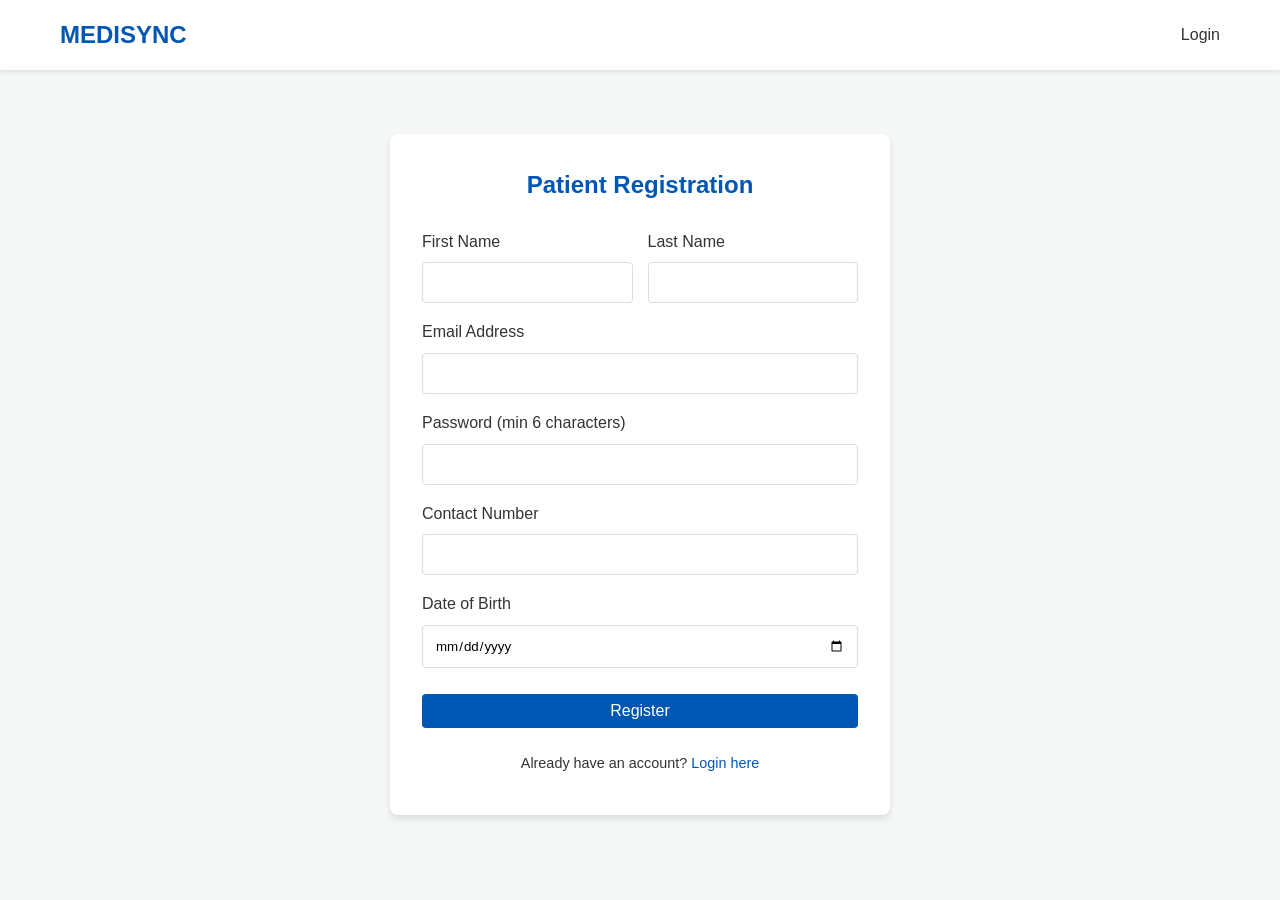
==== frontend/register.html @ 10237a17 "feat(frontend): implement foundation and authentication UI" ====
<!DOCTYPE html>
<html lang="en">
<head>
    <meta charset="UTF-8">
    <meta name="viewport" content="width=device-width, initial-scale=1.0">
    <title>MEDISYNC - Register</title>
    <link rel="stylesheet" href="css/global.css">
    <link rel="stylesheet" href="css/auth.css">
</head>
<body>
    <nav class="navbar">
        <div class="container">
            <a href="index.html" class="nav-brand">MEDISYNC</a>
            <div class="nav-links">
                <a href="login.html">Login</a>
            </div>
        </div>
    </nav>

    <div class="container">
        <div class="auth-container" style="max-width: 500px;">
            <h2>Patient Registration</h2>
            <div id="register-alert" class="alert"></div>
            
            <form id="register-form">
                <div style="display: flex; gap: 15px;">
                    <div class="form-group" style="flex: 1;">
                        <label for="firstName">First Name</label>
                        <input type="text" id="firstName" name="firstName" required>
                    </div>
                    <div class="form-group" style="flex: 1;">
                        <label for="lastName">Last Name</label>
                        <input type="text" id="lastName" name="lastName" required>
                    </div>
                </div>
                
                <div class="form-group">
                    <label for="email">Email Address</label>
                    <input type="email" id="email" name="email" required>
                </div>
                
                <div class="form-group">
                    <label for="password">Password (min 6 characters)</label>
                    <input type="password" id="password" name="password" required minlength="6">
                </div>
                
                <div class="form-group">
                    <label for="contactNumber">Contact Number</label>
                    <input type="text" id="contactNumber" name="contactNumber">
                </div>
                
                <div class="form-group">
                    <label for="dateOfBirth">Date of Birth</label>
                    <input type="date" id="dateOfBirth" name="dateOfBirth" required>
                </div>
                
                <button type="submit" class="btn btn-primary" style="width: 100%; margin-top: 10px;">Register</button>
            </form>
            
            <div class="auth-links">
                <p>Already have an account? <a href="login.html">Login here</a></p>
            </div>
        </div>
    </div>

    <script src="js/api.js"></script>
    <script src="js/auth.js"></script>
</body>
</html>
---- frontend/css/global.css ----
:root {
    --primary-color: #0056b3;
    --primary-hover: #004494;
    --secondary-color: #e9ecef;
    --text-dark: #333333;
    --text-light: #666666;
    --bg-light: #f4f7f6;
    --white: #ffffff;
    --success: #28a745;
    --danger: #dc3545;
    --border-color: #dddddd;
    --font-family: 'Segoe UI', Tahoma, Geneva, Verdana, sans-serif;
}

* {
    margin: 0;
    padding: 0;
    box-sizing: border-box;
}

body {
    font-family: var(--font-family);
    background-color: var(--bg-light);
    color: var(--text-dark);
    line-height: 1.6;
}

a {
    text-decoration: none;
    color: var(--primary-color);
}

a:hover {
    text-decoration: underline;
}

.container {
    max-width: 1200px;
    margin: 0 auto;
    padding: 0 20px;
}

/* Navbar styles */
.navbar {
    background-color: var(--white);
    box-shadow: 0 2px 4px rgba(0,0,0,0.1);
    padding: 1rem 0;
}

.navbar .container {
    display: flex;
    justify-content: space-between;
    align-items: center;
}

.nav-brand {
    font-size: 1.5rem;
    font-weight: bold;
    color: var(--primary-color);
}

.nav-links a {
    margin-left: 1.5rem;
    color: var(--text-dark);
    font-weight: 500;
}

.nav-links a:hover {
    color: var(--primary-color);
    text-decoration: none;
}

/* Button styles */
.btn {
    display: inline-block;
    padding: 0.5rem 1rem;
    border: none;
    border-radius: 4px;
    cursor: pointer;
    font-size: 1rem;
    text-align: center;
    transition: background-color 0.3s;
}

.btn-primary {
    background-color: var(--primary-color);
    color: var(--white);
}

.btn-primary:hover {
    background-color: var(--primary-hover);
    color: var(--white);
    text-decoration: none;
}

/* Form Styles */
.form-group {
    margin-bottom: 1rem;
}

.form-group label {
    display: block;
    margin-bottom: 0.5rem;
    font-weight: 500;
}

.form-group input, .form-group select, .form-group textarea {
    width: 100%;
    padding: 0.75rem;
    border: 1px solid var(--border-color);
    border-radius: 4px;
    font-family: var(--font-family);
}

.alert {
    padding: 10px;
    border-radius: 4px;
    margin-bottom: 15px;
    display: none;
}
.alert.error {
    background-color: #f8d7da;
    color: #721c24;
    border: 1px solid #f5c6cb;
    display: block;
}
.alert.success {
    background-color: #d4edda;
    color: #155724;
    border: 1px solid #c3e6cb;
    display: block;
}
---- frontend/css/auth.css ----
.auth-container {
    max-width: 400px;
    margin: 4rem auto;
    background: var(--white);
    padding: 2rem;
    border-radius: 8px;
    box-shadow: 0 4px 6px rgba(0,0,0,0.1);
}

.auth-container h2 {
    text-align: center;
    color: var(--primary-color);
    margin-bottom: 1.5rem;
}

.auth-links {
    margin-top: 1.5rem;
    text-align: center;
    font-size: 0.9rem;
}

.auth-links p {
    margin-bottom: 0.5rem;
}
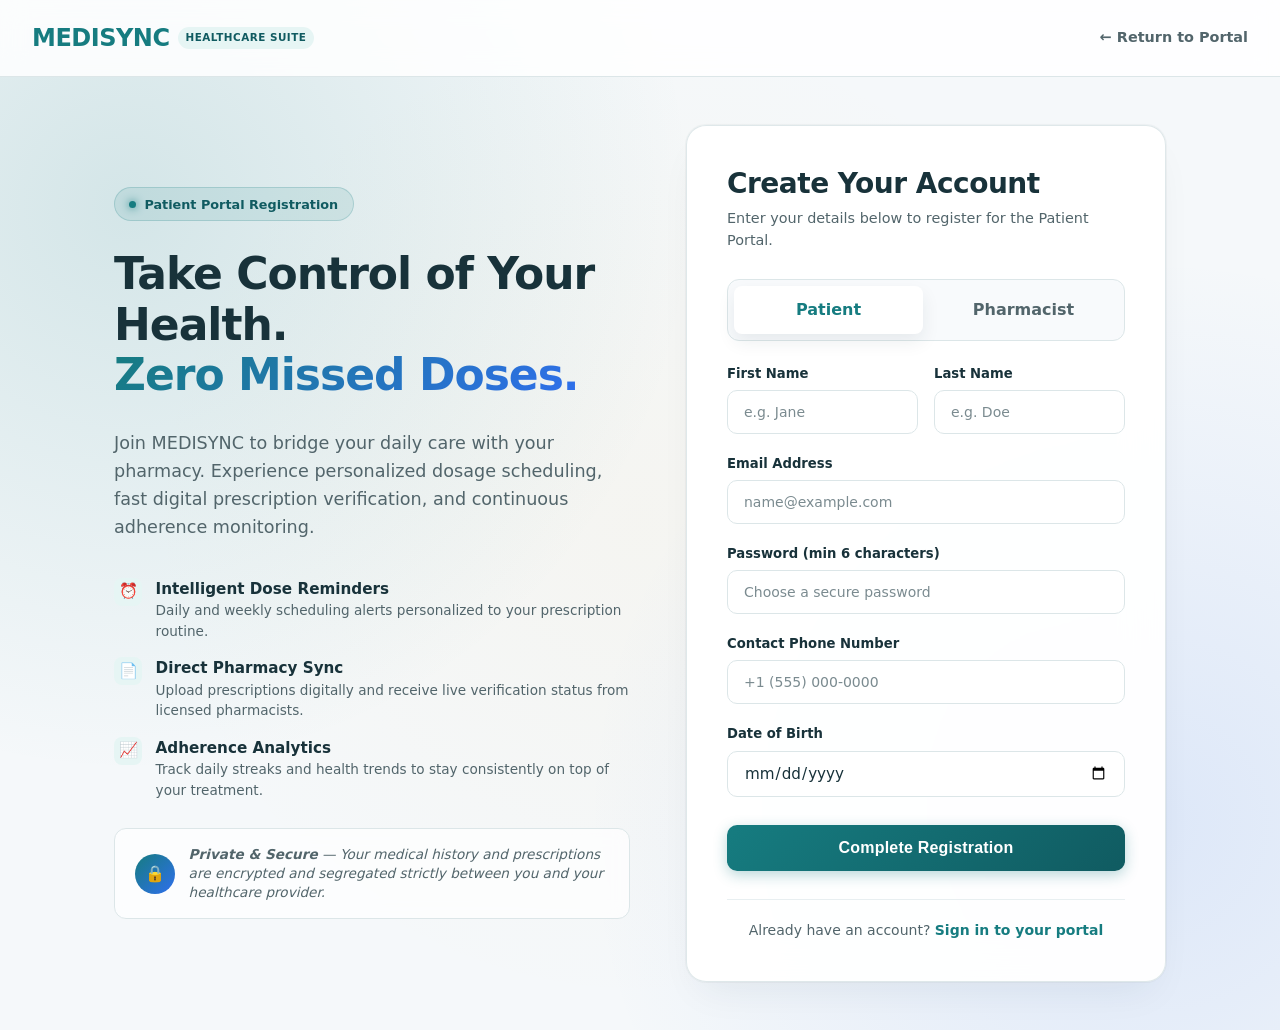
==== commit ab2d4d57: "Enhance pharmacy portals and pharmacist isolation" ====
--- a/frontend/register.html
+++ b/frontend/register.html
@@ -3,67 +3,144 @@
 <head>
     <meta charset="UTF-8">
     <meta name="viewport" content="width=device-width, initial-scale=1.0">
-    <title>MEDISYNC - Register</title>
-    <link rel="stylesheet" href="css/global.css">
-    <link rel="stylesheet" href="css/auth.css">
+    <title>MEDISYNC - Registration | Healthcare & Pharmacy Access</title>
+    <link rel="stylesheet" href="css/global.css?v=modal-scroll-20260927">
+    <link rel="stylesheet" href="css/auth.css?v=pharmacist-signup-20260927">
 </head>
-<body>
-    <nav class="navbar">
-        <div class="container">
-            <a href="index.html" class="nav-brand">MEDISYNC</a>
-            <div class="nav-links">
-                <a href="login.html">Login</a>
+<body class="auth-page">
+
+    <!-- Top Navigation Bar -->
+    <nav class="auth-nav">
+        <a href="index.html" class="brand">
+            <span>MEDISYNC</span>
+            <span class="brand-badge">Healthcare Suite</span>
+        </a>
+        <a href="index.html" class="back-link">
+            <span>← Return to Portal</span>
+        </a>
+    </nav>
+
+    <!-- Main Content Container -->
+    <div class="auth-wrapper">
+
+        <!-- Left Brand & Value Proposition Column -->
+        <div class="auth-hero-col">
+            <div class="hero-pill">
+                <span class="dot"></span>
+                <span id="registerHeroPillText">Patient Portal Registration</span>
+            </div>
+
+            <h1 id="registerHeroTitle">
+                Take Control of Your Health. <br>
+                <span class="gradient-text">Zero Missed Doses.</span>
+            </h1>
+
+            <p class="hero-desc" id="registerHeroDesc">
+                Join MEDISYNC to bridge your daily care with your pharmacy. Experience personalized dosage scheduling, fast digital prescription verification, and continuous adherence monitoring.
+            </p>
+
+            <ul class="auth-perks">
+                <li>
+                    <span class="perk-icon">⏰</span>
+                    <div>
+                        <strong>Intelligent Dose Reminders</strong>
+                        <div style="font-size: 0.85rem; color: var(--text-secondary);">Daily and weekly scheduling alerts personalized to your prescription routine.</div>
+                    </div>
+                </li>
+                <li>
+                    <span class="perk-icon">📄</span>
+                    <div>
+                        <strong>Direct Pharmacy Sync</strong>
+                        <div style="font-size: 0.85rem; color: var(--text-secondary);">Upload prescriptions digitally and receive live verification status from licensed pharmacists.</div>
+                    </div>
+                </li>
+                <li>
+                    <span class="perk-icon">📈</span>
+                    <div>
+                        <strong>Adherence Analytics</strong>
+                        <div style="font-size: 0.85rem; color: var(--text-secondary);">Track daily streaks and health trends to stay consistently on top of your treatment.</div>
+                    </div>
+                </li>
+            </ul>
+
+            <div class="trust-card">
+                <div class="trust-avatar">🔒</div>
+                <div class="trust-quote">
+                    <strong>Private & Secure</strong> — Your medical history and prescriptions are encrypted and segregated strictly between you and your healthcare provider.
+                </div>
             </div>
         </div>
-    </nav>
 
-    <div class="container">
-        <div class="auth-container" style="max-width: 500px;">
-            <h2>Patient Registration</h2>
+        <!-- Right Registration Form Card -->
+        <div class="auth-form-card">
+            <div class="form-header">
+                <h2 id="registerFormTitle">Create Your Account</h2>
+                <p id="registerFormSubtitle">Enter your details below to register for the Patient Portal.</p>
+            </div>
+
+            <!-- Feedback Alert Box -->
             <div id="register-alert" class="alert"></div>
             
             <form id="register-form">
-                <div style="display: flex; gap: 15px;">
+                <input type="hidden" id="accountRole" value="PATIENT">
+
+                <div class="auth-role-switcher" aria-label="Choose account type">
+                    <button type="button" class="auth-role-option active" id="registerPatientOption" onclick="setRegisterRole('PATIENT')">
+                        Patient
+                    </button>
+                    <button type="button" class="auth-role-option" id="registerPharmacistOption" onclick="setRegisterRole('PHARMACIST')">
+                        Pharmacist
+                    </button>
+                </div>
+
+                <div class="form-row">
                     <div class="form-group" style="flex: 1;">
                         <label for="firstName">First Name</label>
-                        <input type="text" id="firstName" name="firstName" required>
+                        <input type="text" id="firstName" name="firstName" required placeholder="e.g. Jane">
                     </div>
                     <div class="form-group" style="flex: 1;">
                         <label for="lastName">Last Name</label>
-                        <input type="text" id="lastName" name="lastName" required>
+                        <input type="text" id="lastName" name="lastName" required placeholder="e.g. Doe">
                     </div>
                 </div>
                 
                 <div class="form-group">
                     <label for="email">Email Address</label>
-                    <input type="email" id="email" name="email" required>
+                    <input type="email" id="email" name="email" required placeholder="name@example.com">
                 </div>
                 
                 <div class="form-group">
                     <label for="password">Password (min 6 characters)</label>
-                    <input type="password" id="password" name="password" required minlength="6">
+                    <input type="password" id="password" name="password" required minlength="6" placeholder="Choose a secure password">
                 </div>
                 
                 <div class="form-group">
-                    <label for="contactNumber">Contact Number</label>
-                    <input type="text" id="contactNumber" name="contactNumber">
+                    <label for="contactNumber">Contact Phone Number</label>
+                    <input type="tel" id="contactNumber" name="contactNumber" placeholder="+1 (555) 000-0000">
                 </div>
                 
-                <div class="form-group">
+                <div class="form-group patient-only-field" id="dateOfBirthGroup">
                     <label for="dateOfBirth">Date of Birth</label>
                     <input type="date" id="dateOfBirth" name="dateOfBirth" required>
                 </div>
+
+                <div class="form-group pharmacist-only-field" id="licenseNumberGroup" style="display:none;">
+                    <label for="licenseNumber">Pharmacist License Number</label>
+                    <input type="text" id="licenseNumber" name="licenseNumber" placeholder="e.g. PH-KL-2026-0142">
+                    <div class="field-help">Required for pharmacist accounts. This must be unique and will be verified before account creation.</div>
+                </div>
                 
-                <button type="submit" class="btn btn-primary" style="width: 100%; margin-top: 10px;">Register</button>
+                <button type="submit" class="btn-submit" id="registerSubmitBtn">Complete Registration</button>
             </form>
             
-            <div class="auth-links">
-                <p>Already have an account? <a href="login.html">Login here</a></p>
+            <div class="auth-card-footer">
+                <p>Already have an account? <a href="index.html#portal">Sign in to your portal</a></p>
             </div>
         </div>
+
     </div>
 
-    <script src="js/api.js"></script>
-    <script src="js/auth.js"></script>
+    <script src="js/api.js?v=4"></script>
+    <script src="js/auth.js?v=pharmacist-signup-20260927"></script>
 </body>
 </html>
--- a/frontend/css/global.css
+++ b/frontend/css/global.css
@@ -1,15 +1,43 @@
 :root {
-    --primary-color: #0056b3;
-    --primary-hover: #004494;
-    --secondary-color: #e9ecef;
-    --text-dark: #333333;
-    --text-light: #666666;
-    --bg-light: #f4f7f6;
-    --white: #ffffff;
-    --success: #28a745;
-    --danger: #dc3545;
-    --border-color: #dddddd;
-    --font-family: 'Segoe UI', Tahoma, Geneva, Verdana, sans-serif;
+    /* Brand Colors */
+    --primary-color: #167C80;
+    --primary-dark: #105B61;
+    --primary-soft: #E6F5F4;
+    --secondary-color: #2F6FED;
+    --secondary-soft: #EAF0FF;
+    --accent: #F2B84B;
+
+    /* Application Backgrounds */
+    --bg-page: #F5F8FA;
+    --bg-card: #FFFFFF;
+    --bg-secondary: #F8FAFC;
+    --bg-sidebar: #123B43;
+    --bg-input: #FFFFFF;
+
+    /* Text Colors */
+    --text-primary: #18323A;
+    --text-secondary: #52656B;
+    --text-muted: #7B8B90;
+    --text-inverse: #FFFFFF;
+    --text-disabled: #A7B3B7;
+
+    /* Borders and Dividers */
+    --border-default: #DCE6E8;
+    --border-strong: #C6D4D8;
+    --border-divider: #E8EFF1;
+    --outline-focus: #2F6FED;
+
+    /* Semantic Colors */
+    --success: #168A5A;
+    --success-soft: #E8F7EF;
+    --warning: #B7791F;
+    --warning-soft: #FFF6DF;
+    --danger: #C74646;
+    --danger-soft: #FDECEC;
+    --info: #2868B2;
+    --info-soft: #EAF3FC;
+
+    --font-family: 'Inter', ui-sans-serif, system-ui, -apple-system, BlinkMacSystemFont, 'Segoe UI', sans-serif;
 }
 
 * {
@@ -20,113 +48,1322 @@
 
 body {
     font-family: var(--font-family);
-    background-color: var(--bg-light);
-    color: var(--text-dark);
-    line-height: 1.6;
+    background:
+        radial-gradient(circle at top left, rgba(47, 111, 237, 0.08), transparent 34%),
+        linear-gradient(180deg, #F6FAFB 0%, #EEF5F4 100%);
+    color: var(--text-primary);
+    line-height: 1.5;
+    -webkit-font-smoothing: antialiased;
+}
+
+body.modal-open {
+    overflow: hidden;
 }
 
 a {
+    color: var(--primary-color);
     text-decoration: none;
-    color: var(--primary-color);
-}
-
+}
 a:hover {
     text-decoration: underline;
 }
 
+/* Typography Hierarchy */
+h1, h2, h3, h4 {
+    color: var(--text-primary);
+    font-weight: 700;
+}
+h1 { font-size: 28px; line-height: 1.2; }
+h2 { font-size: 20px; line-height: 1.3; margin-bottom: 24px; }
+h3 { font-size: 16px; margin-bottom: 16px; }
+
+/* Dashboard App Layout */
+.app-container {
+    display: flex;
+    min-height: 100vh;
+    background:
+        radial-gradient(circle at 75% 10%, rgba(242, 184, 75, 0.12), transparent 28%),
+        radial-gradient(circle at 25% 0%, rgba(22, 124, 128, 0.12), transparent 30%),
+        #F4F8F9;
+}
+
+/* Sidebar */
+.sidebar {
+    width: 250px;
+    background:
+        linear-gradient(180deg, rgba(18, 59, 67, 0.98), rgba(8, 28, 34, 0.98)),
+        url('https://images.unsplash.com/photo-1579154204601-01588f351e67?q=80&w=900&auto=format&fit=crop') center / cover no-repeat;
+    box-shadow: 10px 0 34px rgba(24, 50, 58, 0.12);
+    display: flex;
+    flex-direction: column;
+    position: fixed;
+    height: 100vh;
+    z-index: 100;
+    color: var(--text-inverse);
+}
+.sidebar-header {
+    padding: 24px;
+    font-size: 21px;
+    font-weight: 850;
+    color: var(--text-inverse) !important;
+    border-bottom: 1px solid rgba(255,255,255,0.1);
+    letter-spacing: 0;
+}
+
+.sidebar-subtitle {
+    display: block;
+    margin-top: 4px;
+    font-size: 11px;
+    font-weight: 750;
+    color: rgba(94, 234, 212, 0.78);
+    text-transform: uppercase;
+    letter-spacing: 0.08em;
+}
+
+.sidebar-nav {
+    flex: 1;
+    padding: 16px 0;
+}
+.sidebar-link {
+    display: flex;
+    align-items: center;
+    padding: 12px 24px;
+    color: rgba(255,255,255,0.8);
+    text-decoration: none;
+    font-weight: 600;
+    font-size: 14px;
+    transition: all 0.2s ease;
+    border-left: 4px solid transparent;
+    margin: 2px 10px;
+    border-radius: 10px;
+}
+.sidebar-link:hover, .sidebar-link.active {
+    background: rgba(255,255,255,0.12);
+    color: var(--text-inverse);
+    border-left-color: var(--accent);
+    text-decoration: none;
+}
+.sidebar-link .icon {
+    margin-right: 12px;
+    font-size: 18px;
+}
+
+.sidebar-footer {
+    padding: 14px 10px 18px;
+    border-top: 1px solid rgba(255,255,255,0.1);
+}
+
+.portal-exit-link {
+    display: flex;
+    align-items: center;
+    justify-content: center;
+    gap: 9px;
+    width: 100%;
+    min-height: 44px;
+    padding: 10px 12px;
+    border-radius: 12px;
+    background: rgba(255,255,255,0.12);
+    border: 1px solid rgba(255,255,255,0.16);
+    color: var(--text-inverse);
+    font-weight: 750;
+    font-size: 14px;
+    text-decoration: none;
+    transition: all 0.2s ease;
+}
+
+.portal-exit-link:hover {
+    background: rgba(242, 184, 75, 0.2);
+    border-color: rgba(242, 184, 75, 0.4);
+    color: var(--text-inverse);
+    text-decoration: none;
+}
+
+.portal-exit-link .icon {
+    font-size: 18px;
+}
+
+/* Main Content Area */
+.app-main {
+    flex: 1;
+    margin-left: 250px;
+    padding: 28px 32px 40px;
+    display: flex;
+    flex-direction: column;
+}
+.app-header {
+    display: flex;
+    justify-content: space-between;
+    align-items: center;
+    margin-bottom: 24px;
+    background: rgba(255, 255, 255, 0.88);
+    backdrop-filter: blur(18px);
+    padding: 14px 18px 14px 22px;
+    border-radius: 16px;
+    border: 1px solid rgba(220, 230, 232, 0.82);
+    box-shadow: 0 16px 38px rgba(24, 50, 58, 0.08);
+}
+.app-header .user-info {
+    font-weight: 700;
+    color: var(--primary-color);
+}
+
+/* Buttons */
+.btn {
+    display: inline-flex;
+    align-items: center;
+    justify-content: center;
+    padding: 8px 16px;
+    border: none;
+    border-radius: 8px;
+    cursor: pointer;
+    font-size: 14px;
+    font-weight: 600;
+    text-align: center;
+    transition: all 0.2s ease;
+    text-decoration: none;
+}
+.btn-primary {
+    background-color: var(--primary-color);
+    color: var(--text-inverse);
+}
+.btn-primary:hover {
+    background-color: var(--primary-dark);
+}
+.btn-secondary {
+    background: var(--bg-secondary);
+    color: var(--text-primary);
+    border: 1px solid var(--border-default);
+}
+.btn-secondary:hover {
+    background: #EEF5F4;
+}
+
+/* Forms */
+.form-group {
+    margin-bottom: 16px;
+}
+.form-group label {
+    display: block;
+    margin-bottom: 8px;
+    color: var(--text-primary);
+    font-weight: 600;
+    font-size: 13px;
+}
+.form-group input, .form-group select, .form-group textarea {
+    width: 100%;
+    padding: 12px;
+    background: var(--bg-input);
+    border: 1px solid var(--border-default);
+    border-radius: 8px;
+    font-size: 14px;
+    font-family: var(--font-family);
+    transition: all 0.2s ease;
+    color: var(--text-primary);
+}
+.form-group input:focus, .form-group select:focus, .form-group textarea:focus {
+    outline: none;
+    border-color: var(--outline-focus);
+    box-shadow: 0 0 0 3px var(--secondary-soft);
+}
+
+/* Cards */
+.card {
+    background: rgba(255, 255, 255, 0.94);
+    padding: 24px;
+    border-radius: 16px;
+    border: 1px solid var(--border-divider);
+    box-shadow: 0 16px 38px rgba(24, 50, 58, 0.07);
+    transition: transform 0.2s ease, box-shadow 0.2s ease;
+}
+
+.card:hover {
+    box-shadow: 0 20px 46px rgba(24, 50, 58, 0.09);
+}
+
+/* Status Badges */
+.badge {
+    padding: 4px 10px;
+    border-radius: 999px;
+    font-size: 12px;
+    font-weight: 600;
+    display: inline-flex;
+    align-items: center;
+    text-transform: uppercase;
+    letter-spacing: 0.5px;
+}
+.badge.success { background: var(--success-soft); color: var(--success); }
+.badge.warning { background: var(--warning-soft); color: var(--warning); }
+.badge.danger { background: var(--danger-soft); color: var(--danger); }
+.badge.info { background: var(--info-soft); color: var(--info); }
+
+/* Empty States */
+.empty-state {
+    text-align: center;
+    padding: 40px 24px;
+    color: var(--text-muted);
+    background: var(--bg-secondary);
+    border: 1px dashed var(--border-default);
+    border-radius: 12px;
+}
+.empty-state .icon {
+    font-size: 32px;
+    margin-bottom: 12px;
+    color: var(--border-strong);
+}
+
+/* Modern Tables */
+.table-responsive {
+    overflow-x: auto;
+    background: var(--bg-card);
+    border-radius: 12px;
+    border: 1px solid var(--border-divider);
+}
+table {
+    width: 100%;
+    border-collapse: collapse;
+}
+table th, table td {
+    padding: 16px;
+    text-align: left;
+    border-bottom: 1px solid var(--border-divider);
+    font-size: 14px;
+}
+table th {
+    background: var(--bg-secondary);
+    font-weight: 600;
+    color: var(--text-secondary);
+    text-transform: uppercase;
+    font-size: 12px;
+    letter-spacing: 0.5px;
+}
+table tr:hover {
+    background: var(--bg-secondary);
+}
+table td {
+    color: var(--text-primary);
+}
+
+/* Modals */
+.modal-overlay {
+    display: none;
+    position: fixed;
+    top: 0; left: 0; width: 100%; height: 100%;
+    background: rgba(24, 50, 58, 0.6);
+    z-index: 1000;
+    align-items: center;
+    justify-content: center;
+    overflow-y: scroll;
+    padding: 24px;
+}
+.modal-overlay.active {
+    display: flex;
+}
+.modal-content {
+    background: var(--bg-card);
+    border-radius: 16px;
+    width: 800px;
+    max-width: 95%;
+    max-height: min(820px, calc(100vh - 48px));
+    display: flex;
+    flex-direction: column;
+    box-shadow: 0 18px 50px rgba(24, 50, 58, 0.18);
+    overflow-y: scroll;
+    overscroll-behavior: contain;
+    scrollbar-gutter: stable;
+}
+
+.modal-content::-webkit-scrollbar {
+    width: 10px;
+}
+
+.modal-content::-webkit-scrollbar-track {
+    background: #EEF5F4;
+    border-radius: 999px;
+}
+
+.modal-content::-webkit-scrollbar-thumb {
+    background: #9AB8BA;
+    border: 2px solid #EEF5F4;
+    border-radius: 999px;
+}
+
+.modal-content::-webkit-scrollbar-thumb:hover {
+    background: var(--primary-color);
+}
+.modal-header {
+    padding: 24px;
+    border-bottom: 1px solid var(--border-divider);
+    display: flex;
+    justify-content: space-between;
+    align-items: center;
+}
+.modal-header h3 {
+    margin: 0;
+    color: var(--text-primary);
+}
+.modal-close {
+    cursor: pointer;
+    font-size: 24px;
+    color: var(--text-muted);
+}
+.modal-body {
+    display: flex;
+    flex: 1;
+    overflow: hidden;
+}
+.settings-sidebar {
+    width: 200px;
+    background: var(--bg-secondary);
+    border-right: 1px solid var(--border-divider);
+    padding: 16px 0;
+}
+.settings-tab {
+    padding: 12px 24px;
+    cursor: pointer;
+    color: var(--text-secondary);
+    font-weight: 600;
+    font-size: 14px;
+    border-left: 4px solid transparent;
+}
+.settings-tab.active {
+    background: var(--bg-card);
+    color: var(--primary-color);
+    border-left-color: var(--primary-color);
+}
+.settings-content {
+    flex: 1;
+    padding: 32px;
+    overflow-y: auto;
+}
+.settings-section { display: none; }
+.settings-section.active { display: block; }
+.settings-section h4 {
+    margin-bottom: 24px;
+    padding-bottom: 8px;
+    border-bottom: 1px solid var(--border-divider);
+}
+
+/* Toasts */
+#toast-container {
+    position: fixed;
+    bottom: 24px;
+    right: 24px;
+    z-index: 9999;
+    display: flex;
+    flex-direction: column;
+    gap: 12px;
+}
+.toast {
+    background: var(--bg-card);
+    color: var(--text-primary);
+    padding: 16px 20px;
+    border-radius: 8px;
+    box-shadow: 0 8px 24px rgba(24, 50, 58, 0.10);
+    display: flex;
+    align-items: center;
+    gap: 12px;
+    border-left: 4px solid var(--primary-color);
+    font-size: 14px;
+    font-weight: 500;
+}
+.toast.success { border-left-color: var(--success); }
+.toast.error { border-left-color: var(--danger); }
+.toast.warning { border-left-color: var(--warning); }
+
+/* View Router */
+.view-section { display: none; animation: fadeIn 0.3s ease; }
+.view-section.active { display: block; }
+
+/* Profile Menu */
+.header-actions { position: relative; display: flex; align-items: center; }
+.profile-btn {
+    background: linear-gradient(135deg, var(--primary-color), var(--secondary-color));
+    border: 1px solid rgba(255,255,255,0.7);
+    width: 42px; height: 42px;
+    border-radius: 14px;
+    display: flex; align-items: center; justify-content: center;
+    cursor: pointer;
+    box-shadow: 0 10px 24px rgba(22, 124, 128, 0.24);
+}
+.profile-menu {
+    position: absolute; top: 50px; right: 0;
+    background: var(--bg-card);
+    border-radius: 8px;
+    box-shadow: 0 8px 24px rgba(24, 50, 58, 0.10);
+    width: 220px; display: none; flex-direction: column;
+    border: 1px solid var(--border-divider); z-index: 1000;
+}
+.profile-menu.active { display: flex; }
+.profile-menu-header { padding: 16px; border-bottom: 1px solid var(--border-divider); font-size: 13px; color: var(--text-muted); }
+.profile-menu-item { padding: 12px 16px; color: var(--text-primary); font-size: 14px; cursor: pointer; display: flex; gap: 8px; }
+.profile-menu-item:hover { background: var(--bg-secondary); color: var(--primary-color); }
+.profile-menu-item.danger { color: var(--danger); border-top: 1px solid var(--border-divider); }
+
+@keyframes fadeIn { from { opacity: 0; } to { opacity: 1; } }
+
+/* Alerts */
+.alert {
+    padding: 16px;
+    border-radius: 8px;
+    margin-bottom: 16px;
+    display: none;
+    font-weight: 500;
+    font-size: 14px;
+}
+.alert.error {
+    background-color: var(--danger-soft);
+    color: var(--danger);
+    border: 1px solid var(--danger);
+    display: block;
+}
+.alert.success {
+    background-color: var(--success-soft);
+    color: var(--success);
+    border: 1px solid var(--success);
+    display: block;
+}
+
+/* Index.html Login overrides */
 .container {
     max-width: 1200px;
     margin: 0 auto;
-    padding: 0 20px;
-}
-
-/* Navbar styles */
-.navbar {
-    background-color: var(--white);
-    box-shadow: 0 2px 4px rgba(0,0,0,0.1);
-    padding: 1rem 0;
-}
-
-.navbar .container {
+    padding: 0 24px;
+}
+.hero-section {
+    background: var(--bg-sidebar);
+    color: var(--text-inverse);
+    padding: 80px 20px;
+    text-align: center;
+}
+.hero-title { font-size: 48px; margin-bottom: 16px; }
+.hero-quote { font-size: 18px; opacity: 0.9; margin-bottom: 32px; }
+.section { padding: 60px 0; }
+.section-alt { background: var(--bg-secondary); }
+.section-title { font-size: 28px; color: var(--text-primary); text-align: center; margin-bottom: 40px; }
+.features-grid {
+    display: grid;
+    grid-template-columns: repeat(auto-fit, minmax(300px, 1fr));
+    gap: 32px;
+}
+.feature-card { background: var(--bg-card); padding: 32px; border-radius: 12px; box-shadow: 0 8px 24px rgba(24, 50, 58, 0.06); text-align: center; }
+.feature-icon { font-size: 40px; margin-bottom: 16px; color: var(--primary-color); }
+.login-wrapper { max-width: 400px; margin: 0 auto; }
+.glass-card { background: var(--bg-card); border-radius: 12px; padding: 32px; box-shadow: 0 8px 24px rgba(24, 50, 58, 0.10); border: 1px solid var(--border-divider); }
+.btn-login {
+    display: block;
+    width: 100%;
+    padding: 12px;
+    background: var(--primary-color);
+    color: var(--text-inverse);
+    border: none;
+    border-radius: 8px;
+    font-weight: 600;
+    cursor: pointer;
+    font-size: 16px;
+}
+.btn-login:hover { background: var(--primary-dark); }
+.floating-btn {
+    position: fixed;
+    bottom: 24px;
+    right: 24px;
+    background: var(--bg-card);
+    padding: 12px 24px;
+    border-radius: 999px;
+    box-shadow: 0 8px 24px rgba(24, 50, 58, 0.10);
+    cursor: pointer;
+    font-weight: 600;
+    color: var(--primary-color);
+    border: 1px solid var(--border-divider);
+    z-index: 100;
+}
+.pharmacist-mode { border-top: 4px solid var(--success); }
+
+/* Responsive */
+@media (max-width: 992px) {
+    .dashboard-grid { grid-template-columns: 1fr !important; }
+    .modal-content { width: 95%; flex-direction: column; }
+    .settings-sidebar { width: 100%; display: flex; overflow-x: auto; border-bottom: 1px solid var(--border-divider); }
+}
+@media (max-width: 768px) {
+    .sidebar { width: 70px; }
+    .sidebar-header {
+        font-size: 0;
+        text-align: center;
+        padding: 16px 8px;
+    }
+    .sidebar-header::after {
+        content: 'MS';
+        font-size: 14px;
+        font-weight: 850;
+    }
+    .sidebar-subtitle {
+        display: none;
+    }
+    .sidebar-link {
+        justify-content: center;
+        font-size: 0;
+        padding: 14px 0;
+        margin: 4px 10px;
+        border-left-width: 0;
+        border-bottom: 3px solid transparent;
+    }
+    .sidebar-link:hover,
+    .sidebar-link.active {
+        border-left-color: transparent;
+        border-bottom-color: var(--accent);
+    }
+    .sidebar-link .icon {
+        margin-right: 0;
+        font-size: 20px;
+    }
+    .sidebar-link span:not(.icon) { display: none; }
+    .sidebar-footer {
+        padding: 10px;
+    }
+    .portal-exit-link {
+        min-height: 44px;
+        padding: 0;
+        font-size: 0;
+    }
+    .portal-exit-link .icon {
+        font-size: 22px;
+    }
+    .app-main { margin-left: 70px; padding: 16px; }
+}
+
+/* Patient Dashboard Visual System */
+.dashboard-kicker {
+    font-size: 12px;
+    font-weight: 800;
+    color: var(--primary-color);
+    text-transform: uppercase;
+    letter-spacing: 0.08em;
+}
+
+.dashboard-hero {
+    position: relative;
+    overflow: hidden;
+    min-height: 230px;
+    background:
+        linear-gradient(120deg, rgba(8, 28, 34, 0.94) 0%, rgba(18, 59, 67, 0.84) 48%, rgba(18, 59, 67, 0.28) 100%),
+        url('https://images.unsplash.com/photo-1505751172876-fa1923c5c528?q=80&w=1800&auto=format&fit=crop') center right / cover no-repeat;
+    color: white;
+    display: grid;
+    grid-template-columns: minmax(0, 1fr) minmax(240px, 330px);
+    gap: 24px;
+    align-items: end;
+}
+
+.dashboard-hero h2 {
+    color: white;
+    font-size: clamp(26px, 3vw, 40px);
+    line-height: 1.08;
+    margin: 8px 0 12px;
+    letter-spacing: 0;
+}
+
+.dashboard-hero p {
+    max-width: 680px;
+    color: rgba(255,255,255,0.82);
+}
+
+.dashboard-hero-badges {
+    display: flex;
+    flex-wrap: wrap;
+    gap: 10px;
+    margin-top: 22px;
+}
+
+.hero-chip {
+    background: rgba(255,255,255,0.14);
+    color: white;
+    border: 1px solid rgba(255,255,255,0.22);
+    border-radius: 999px;
+    padding: 7px 12px;
+    font-size: 12px;
+    font-weight: 750;
+    backdrop-filter: blur(10px);
+}
+
+.hero-next-dose {
+    background: rgba(255,255,255,0.13);
+    border: 1px solid rgba(255,255,255,0.18);
+    border-radius: 18px;
+    padding: 18px;
+    backdrop-filter: blur(14px);
+}
+
+.hero-next-dose .label {
+    font-size: 11px;
+    color: rgba(255,255,255,0.64);
+    text-transform: uppercase;
+    font-weight: 800;
+    letter-spacing: 0.08em;
+}
+
+.hero-next-dose strong {
+    display: block;
+    color: white;
+    font-size: 23px;
+    margin-top: 8px;
+}
+
+.hero-next-dose span {
+    color: rgba(255,255,255,0.72);
+    font-size: 13px;
+}
+
+.metric-grid {
+    display: grid;
+    grid-template-columns: repeat(3, minmax(0, 1fr));
+    gap: 16px;
+}
+
+.metric-card {
+    background: rgba(255,255,255,0.94);
+    border: 1px solid var(--border-divider);
+    border-radius: 16px;
+    padding: 18px;
+    box-shadow: 0 12px 32px rgba(24, 50, 58, 0.06);
+}
+
+.metric-card .metric-label {
+    font-size: 12px;
+    color: var(--text-muted);
+    text-transform: uppercase;
+    letter-spacing: 0.07em;
+    font-weight: 800;
+}
+
+.metric-card .metric-value {
+    font-size: 30px;
+    font-weight: 850;
+    color: var(--text-primary);
+    margin-top: 6px;
+}
+
+.metric-card .metric-note {
+    font-size: 13px;
+    color: var(--text-secondary);
+    margin-top: 4px;
+}
+
+.quick-actions-grid {
+    display: grid;
+    grid-template-columns: repeat(3, minmax(0, 1fr));
+    gap: 12px;
+}
+
+.quick-action {
+    border: 1px solid var(--border-divider);
+    background: linear-gradient(180deg, #FFFFFF, #F8FBFC);
+    border-radius: 14px;
+    padding: 14px;
+    text-align: left;
+    cursor: pointer;
+    transition: all 0.18s ease;
+    font-family: inherit;
+}
+
+.quick-action:hover {
+    transform: translateY(-2px);
+    border-color: rgba(22, 124, 128, 0.35);
+    box-shadow: 0 12px 24px rgba(24, 50, 58, 0.08);
+}
+
+.quick-action strong {
+    display: block;
+    margin-bottom: 3px;
+    color: var(--text-primary);
+}
+
+.quick-action span {
+    display: block;
+    color: var(--text-secondary);
+    font-size: 12px;
+}
+
+.section-toolbar {
     display: flex;
     justify-content: space-between;
-    align-items: center;
-}
-
-.nav-brand {
-    font-size: 1.5rem;
-    font-weight: bold;
+    align-items: flex-start;
+    gap: 16px;
+    margin-bottom: 18px;
+}
+
+.section-toolbar h3 {
+    margin: 0;
+}
+
+.section-toolbar p {
+    font-size: 13px;
+    color: var(--text-secondary);
+    margin-top: 3px;
+}
+
+@media (max-width: 1120px) {
+    .dashboard-hero,
+    .metric-grid,
+    .quick-actions-grid {
+        grid-template-columns: 1fr;
+    }
+}
+
+/* Pharmacist Operations Dashboard */
+.pharmacy-dashboard {
+    display: flex;
+    flex-direction: column;
+    gap: 1.5rem;
+}
+
+.pharmacy-hero {
+    background:
+        linear-gradient(120deg, rgba(7, 31, 37, 0.95) 0%, rgba(17, 62, 58, 0.84) 48%, rgba(17, 62, 58, 0.2) 100%),
+        url('https://images.unsplash.com/photo-1587854692152-cbe660dbde88?q=80&w=1800&auto=format&fit=crop') center right / cover no-repeat;
+}
+
+.pharmacy-hero .dashboard-kicker {
+    color: #F2B84B;
+}
+
+.pharmacy-queue-card strong {
+    font-size: 28px;
+}
+
+.pharmacy-metric-grid {
+    display: grid;
+    grid-template-columns: repeat(4, minmax(0, 1fr));
+    gap: 16px;
+}
+
+.operations-metric {
+    position: relative;
+    overflow: hidden;
+}
+
+.operations-metric::after {
+    content: '';
+    position: absolute;
+    inset: auto 18px 0 18px;
+    height: 3px;
+    border-radius: 999px 999px 0 0;
+    background: linear-gradient(90deg, var(--primary-color), var(--secondary-color), var(--accent));
+}
+
+.pharmacy-content-grid {
+    display: grid;
+    grid-template-columns: minmax(0, 1.15fr) minmax(280px, 0.85fr);
+    gap: 1.5rem;
+    align-items: start;
+}
+
+.ops-watch-list {
+    display: grid;
+    gap: 10px;
+}
+
+.ops-watch-item {
+    display: flex;
+    align-items: center;
+    justify-content: space-between;
+    gap: 14px;
+    padding: 12px 14px;
+    border: 1px solid var(--border-divider);
+    border-radius: 12px;
+    background: linear-gradient(180deg, #FFFFFF, #F8FBFC);
+}
+
+.ops-watch-item span {
+    color: var(--text-secondary);
+    font-size: 13px;
+}
+
+.ops-watch-item strong {
+    color: var(--text-primary);
+    font-size: 13px;
+    text-align: right;
+}
+
+.pharmacy-actions {
+    grid-template-columns: 1fr;
+}
+
+.order-action-group {
+    display: flex;
+    flex-wrap: wrap;
+    gap: 8px;
+    min-width: 150px;
+}
+
+.order-action-group .btn {
+    min-height: 32px;
+    padding: 6px 10px;
+    font-size: 12px;
+    white-space: nowrap;
+}
+
+.table-action-btn {
+    min-height: 32px;
+    padding: 6px 12px;
+    font-size: 12px;
+}
+
+.inventory-toolbar {
+    display: flex;
+    justify-content: space-between;
+    align-items: flex-start;
+    gap: 18px;
+    margin-bottom: 1.5rem;
+}
+
+.inventory-toolbar h3 {
+    color: var(--text-primary);
+    margin: 0;
+}
+
+.inventory-toolbar p {
+    color: var(--text-secondary);
+    font-size: 13px;
+    margin-top: 4px;
+}
+
+.inventory-actions {
+    display: flex;
+    align-items: center;
+    gap: 10px;
+    flex: 0 0 auto;
+}
+
+.inventory-actions input {
+    width: 220px;
+    min-height: 38px;
+    padding: 0.5rem 0.75rem;
+    border-radius: 8px;
+    border: 1px solid var(--border-default);
+    font: inherit;
+    color: var(--text-primary);
+}
+
+.inventory-actions .btn {
+    min-height: 38px;
+    white-space: nowrap;
+}
+
+.stock-form-grid {
+    display: grid;
+    grid-template-columns: repeat(2, minmax(0, 1fr));
+    gap: 16px;
+}
+
+.stock-modal-content {
+    width: min(980px, calc(100vw - 32px));
+    max-width: 980px;
+    max-height: min(860px, calc(100vh - 64px));
+    border-radius: 18px;
+    overflow: hidden;
+}
+
+.edit-medicine-content {
+    width: min(860px, calc(100vw - 32px));
+    max-height: min(610px, calc(100vh - 64px));
+}
+
+.stock-modal-content #add-stock-form,
+.stock-modal-content #edit-medicine-form {
+    display: flex;
+    flex: 1;
+    min-height: 0;
+    flex-direction: column;
+}
+
+.stock-modal-header {
+    align-items: flex-start;
+    background:
+        linear-gradient(135deg, rgba(230, 245, 244, 0.95), rgba(255, 255, 255, 0.98));
+    padding: 22px 24px;
+}
+
+.stock-modal-title {
+    display: flex;
+    align-items: flex-start;
+    gap: 14px;
+}
+
+.stock-modal-icon {
+    width: 46px;
+    height: 46px;
+    border-radius: 14px;
+    display: flex;
+    align-items: center;
+    justify-content: center;
+    background: linear-gradient(135deg, var(--primary-color), var(--secondary-color));
+    color: white;
+    box-shadow: 0 14px 30px rgba(22, 124, 128, 0.22);
+}
+
+.stock-modal-eyebrow {
+    display: block;
+    font-size: 11px;
     color: var(--primary-color);
-}
-
-.nav-links a {
-    margin-left: 1.5rem;
-    color: var(--text-dark);
+    font-weight: 850;
+    text-transform: uppercase;
+    letter-spacing: 0.08em;
+    margin-bottom: 4px;
+}
+
+.stock-modal-header h3 {
+    font-size: 21px;
+    margin: 0;
+}
+
+.stock-modal-header p {
+    color: var(--text-secondary);
+    font-size: 13px;
+    margin-top: 5px;
+}
+
+.stock-modal-close {
+    width: 38px;
+    height: 38px;
+    border: none;
+    border-radius: 12px;
+    background: rgba(255,255,255,0.75);
+    color: var(--text-muted);
+    cursor: pointer;
+    font-size: 25px;
+    line-height: 1;
+}
+
+.stock-modal-close:hover {
+    background: var(--danger-soft);
+    color: var(--danger);
+}
+
+.stock-modal-body {
+    display: grid;
+    grid-template-columns: minmax(0, 1fr) 285px;
+    gap: 20px;
+    padding: 22px 24px;
+    overflow-y: auto;
+    scrollbar-gutter: stable;
+    scroll-padding-bottom: 28px;
+    background: linear-gradient(180deg, #FFFFFF, #F8FBFC);
+}
+
+.edit-medicine-body {
+    grid-template-columns: minmax(0, 1fr) 260px;
+    overflow-y: scroll;
+}
+
+.stock-modal-body::-webkit-scrollbar {
+    width: 10px;
+}
+
+.stock-modal-body::-webkit-scrollbar-track {
+    background: #EEF5F4;
+    border-radius: 999px;
+}
+
+.stock-modal-body::-webkit-scrollbar-thumb {
+    background: #9AB8BA;
+    border: 2px solid #EEF5F4;
+    border-radius: 999px;
+}
+
+.stock-modal-body::-webkit-scrollbar-thumb:hover {
+    background: var(--primary-color);
+}
+
+.stock-form-panel {
+    min-width: 0;
+}
+
+.stock-section-heading {
+    display: flex;
+    align-items: flex-start;
+    gap: 11px;
+    margin: 3px 0 14px;
+}
+
+.stock-section-heading:not(:first-child) {
+    margin-top: 18px;
+}
+
+.stock-step {
+    width: 32px;
+    height: 32px;
+    border-radius: 10px;
+    background: var(--primary-soft);
+    color: var(--primary-color);
+    display: inline-flex;
+    align-items: center;
+    justify-content: center;
+    font-weight: 850;
+    font-size: 11px;
+}
+
+.stock-section-heading h4 {
+    margin: 0;
+    font-size: 15px;
+}
+
+.stock-section-heading p {
+    margin-top: 2px;
+    color: var(--text-secondary);
+    font-size: 12px;
+}
+
+.stock-summary-panel {
+    position: sticky;
+    top: 0;
+    align-self: start;
+    border: 1px solid var(--border-divider);
+    border-radius: 16px;
+    padding: 18px;
+    background:
+        linear-gradient(180deg, rgba(255,255,255,0.98), rgba(246,250,251,0.98));
+    box-shadow: 0 16px 38px rgba(24, 50, 58, 0.07);
+}
+
+.stock-summary-panel h4 {
+    margin: 14px 0 4px;
+}
+
+.stock-summary-panel p {
+    color: var(--text-secondary);
+    font-size: 12px;
+    margin-bottom: 16px;
+}
+
+.stock-summary-list {
+    display: grid;
+    gap: 9px;
+}
+
+.stock-summary-list div {
+    display: flex;
+    justify-content: space-between;
+    gap: 12px;
+    padding: 10px 0;
+    border-bottom: 1px solid var(--border-divider);
+}
+
+.stock-summary-list span,
+.stock-summary-total span {
+    color: var(--text-muted);
+    font-size: 12px;
+}
+
+.stock-summary-list strong {
+    color: var(--text-primary);
+    font-size: 12px;
+    text-align: right;
+    max-width: 155px;
+    overflow-wrap: anywhere;
+}
+
+.stock-summary-total {
+    margin-top: 16px;
+    padding: 14px;
+    border-radius: 14px;
+    background: var(--primary-soft);
+    display: flex;
+    justify-content: space-between;
+    align-items: center;
+    gap: 12px;
+}
+
+.stock-summary-total strong {
+    color: var(--primary-dark);
+    font-size: 18px;
+}
+
+.stock-modal-footer {
+    display: flex;
+    justify-content: flex-end;
+    gap: 10px;
+    padding: 16px 24px;
+    border-top: 1px solid var(--border-divider);
+    background: rgba(255,255,255,0.96);
+}
+
+.danger-text {
+    color: var(--danger) !important;
+}
+
+.success-text {
+    color: var(--success) !important;
+}
+
+@media (max-width: 1120px) {
+    .pharmacy-metric-grid,
+    .pharmacy-content-grid {
+        grid-template-columns: 1fr;
+    }
+}
+
+@media (max-width: 720px) {
+    .inventory-toolbar,
+    .inventory-actions {
+        flex-direction: column;
+        align-items: stretch;
+    }
+
+    .inventory-actions input,
+    .inventory-actions .btn {
+        width: 100%;
+    }
+
+    .stock-modal-content {
+        width: calc(100vw - 20px);
+        max-height: calc(100vh - 32px);
+    }
+
+    .modal-overlay {
+        align-items: flex-start;
+        padding: 16px 10px;
+    }
+
+    .stock-modal-header {
+        padding: 18px;
+    }
+
+    .stock-modal-body {
+        grid-template-columns: 1fr;
+        padding: 18px;
+    }
+
+    .stock-summary-panel {
+        position: static;
+    }
+
+    .stock-form-grid {
+        grid-template-columns: 1fr;
+    }
+
+    .stock-modal-footer {
+        padding: 14px 18px;
+        flex-direction: column-reverse;
+    }
+
+.stock-modal-footer .btn {
+    width: 100%;
+}
+}
+
+.refill-modal-content {
+    max-height: min(560px, calc(100vh - 48px));
+}
+
+/* Clinical & Medical Enhancement Styles */
+.clinical-card {
+    background: var(--bg-card);
+    border: 1px solid var(--border-default);
+    border-radius: 12px;
+    padding: 20px;
+    transition: all 0.25s ease;
+}
+
+.clinical-badge {
+    display: inline-flex;
+    align-items: center;
+    gap: 4px;
+    padding: 3px 8px;
+    border-radius: 6px;
+    font-size: 11px;
+    font-weight: 700;
+    text-transform: uppercase;
+    letter-spacing: 0.5px;
+}
+
+.badge-high-risk {
+    background: var(--danger-soft);
+    color: var(--danger);
+    border: 1px solid rgba(199, 70, 70, 0.3);
+}
+
+.badge-moderate-risk {
+    background: var(--warning-soft);
+    color: var(--warning);
+    border: 1px solid rgba(183, 121, 31, 0.3);
+}
+
+.badge-safe {
+    background: var(--success-soft);
+    color: var(--success);
+    border: 1px solid rgba(22, 138, 90, 0.3);
+}
+
+.food-timing-tag {
+    display: inline-flex;
+    align-items: center;
+    gap: 4px;
+    background: var(--bg-secondary);
+    border: 1px solid var(--border-default);
+    padding: 2px 8px;
+    border-radius: 6px;
+    font-size: 12px;
+    color: var(--text-secondary);
     font-weight: 500;
 }
 
-.nav-links a:hover {
+.vitals-grid {
+    display: grid;
+    grid-template-columns: repeat(auto-fit, minmax(140px, 1fr));
+    gap: 12px;
+    margin-top: 12px;
+}
+
+.vital-item {
+    background: var(--bg-secondary);
+    border: 1px solid var(--border-default);
+    border-radius: 8px;
+    padding: 10px 12px;
+}
+
+.vital-label {
+    font-size: 11px;
+    color: var(--text-muted);
+    font-weight: 600;
+    text-transform: uppercase;
+}
+
+.vital-value {
+    font-size: 15px;
+    font-weight: 700;
+    color: var(--text-primary);
+    margin-top: 2px;
+}
+
+/* Indian Rupee Financial & GST Invoice Modal */
+.inr-price {
+    font-family: inherit;
+    font-weight: 700;
+    color: var(--text-primary);
+}
+
+.gst-breakdown {
+    background: var(--bg-secondary);
+    border: 1px dashed var(--border-strong);
+    border-radius: 8px;
+    padding: 12px 16px;
+    font-size: 13px;
+    margin: 12px 0;
+}
+
+.gst-row {
+    display: flex;
+    justify-content: space-between;
+    margin-bottom: 4px;
+}
+
+.gst-total {
+    display: flex;
+    justify-content: space-between;
+    border-top: 1px solid var(--border-default);
+    padding-top: 6px;
+    margin-top: 6px;
+    font-weight: 800;
+    font-size: 15px;
     color: var(--primary-color);
-    text-decoration: none;
-}
-
-/* Button styles */
-.btn {
-    display: inline-block;
-    padding: 0.5rem 1rem;
-    border: none;
-    border-radius: 4px;
-    cursor: pointer;
-    font-size: 1rem;
-    text-align: center;
-    transition: background-color 0.3s;
-}
-
-.btn-primary {
-    background-color: var(--primary-color);
-    color: var(--white);
-}
-
-.btn-primary:hover {
-    background-color: var(--primary-hover);
-    color: var(--white);
-    text-decoration: none;
-}
-
-/* Form Styles */
-.form-group {
-    margin-bottom: 1rem;
-}
-
-.form-group label {
-    display: block;
-    margin-bottom: 0.5rem;
-    font-weight: 500;
-}
-
-.form-group input, .form-group select, .form-group textarea {
-    width: 100%;
-    padding: 0.75rem;
-    border: 1px solid var(--border-color);
-    border-radius: 4px;
-    font-family: var(--font-family);
-}
-
-.alert {
-    padding: 10px;
-    border-radius: 4px;
-    margin-bottom: 15px;
-    display: none;
-}
-.alert.error {
-    background-color: #f8d7da;
-    color: #721c24;
-    border: 1px solid #f5c6cb;
-    display: block;
-}
-.alert.success {
-    background-color: #d4edda;
-    color: #155724;
-    border: 1px solid #c3e6cb;
-    display: block;
-}
+}
--- a/frontend/css/auth.css
+++ b/frontend/css/auth.css
@@ -1,24 +1,377 @@
-.auth-container {
-    max-width: 400px;
-    margin: 4rem auto;
-    background: var(--white);
-    padding: 2rem;
+/* Modern MEDISYNC Auth Stylesheet */
+
+.auth-page {
+    min-height: 100vh;
+    display: flex;
+    flex-direction: column;
+    background:
+        radial-gradient(circle at 10% 20%, rgba(22, 124, 128, 0.15) 0%, transparent 40%),
+        radial-gradient(circle at 90% 80%, rgba(47, 111, 237, 0.12) 0%, transparent 40%),
+        radial-gradient(circle at 50% 50%, rgba(242, 184, 75, 0.05) 0%, transparent 60%),
+        #F5F8FA;
+    position: relative;
+    overflow-x: hidden;
+}
+
+.auth-nav {
+    padding: 1.25rem 2rem;
+    display: flex;
+    justify-content: space-between;
+    align-items: center;
+    background: rgba(255, 255, 255, 0.85);
+    backdrop-filter: blur(12px);
+    border-bottom: 1px solid var(--border-default);
+    position: sticky;
+    top: 0;
+    z-index: 50;
+}
+
+.auth-nav .brand {
+    font-size: 1.5rem;
+    font-weight: 800;
+    color: var(--primary-color);
+    letter-spacing: -0.5px;
+    display: flex;
+    align-items: center;
+    gap: 0.5rem;
+}
+
+.auth-nav .brand-badge {
+    font-size: 0.65rem;
+    text-transform: uppercase;
+    background: var(--primary-soft);
+    color: var(--primary-dark);
+    font-weight: 700;
+    padding: 3px 8px;
+    border-radius: 9999px;
+    letter-spacing: 0.5px;
+}
+
+.auth-nav .back-link {
+    font-size: 0.9rem;
+    font-weight: 600;
+    color: var(--text-secondary);
+    display: flex;
+    align-items: center;
+    gap: 0.4rem;
+    transition: all 0.2s ease;
+}
+
+.auth-nav .back-link:hover {
+    color: var(--primary-color);
+    transform: translateX(-2px);
+}
+
+/* Two-column layout container */
+.auth-wrapper {
+    flex: 1;
+    display: flex;
+    align-items: center;
+    justify-content: center;
+    padding: 3rem 1.5rem;
+    max-width: 1100px;
+    margin: 0 auto;
+    width: 100%;
+    gap: 3.5rem;
+}
+
+/* Left Hero / Brand Column */
+.auth-hero-col {
+    flex: 1;
+    display: flex;
+    flex-direction: column;
+    gap: 1.75rem;
+}
+
+.hero-pill {
+    display: inline-flex;
+    align-items: center;
+    gap: 0.5rem;
+    padding: 0.4rem 0.9rem;
+    background: rgba(22, 124, 128, 0.1);
+    color: var(--primary-dark);
+    border-radius: 9999px;
+    font-size: 0.8rem;
+    font-weight: 600;
+    width: fit-content;
+    border: 1px solid rgba(22, 124, 128, 0.2);
+}
+
+.hero-pill .dot {
+    width: 7px;
+    height: 7px;
+    border-radius: 50%;
+    background: var(--primary-color);
+    box-shadow: 0 0 8px var(--primary-color);
+}
+
+.auth-hero-col h1 {
+    font-size: 2.75rem;
+    font-weight: 800;
+    line-height: 1.15;
+    color: var(--text-primary);
+    letter-spacing: -1px;
+}
+
+.auth-hero-col h1 .gradient-text {
+    background: linear-gradient(135deg, var(--primary-color) 0%, var(--secondary-color) 100%);
+    -webkit-background-clip: text;
+    -webkit-text-fill-color: transparent;
+}
+
+.auth-hero-col .hero-desc {
+    font-size: 1.1rem;
+    line-height: 1.6;
+    color: var(--text-secondary);
+}
+
+.auth-perks {
+    list-style: none;
+    display: flex;
+    flex-direction: column;
+    gap: 1rem;
+    margin-top: 0.5rem;
+}
+
+.auth-perks li {
+    display: flex;
+    align-items: flex-start;
+    gap: 0.85rem;
+    font-size: 0.95rem;
+    color: var(--text-primary);
+    font-weight: 500;
+}
+
+.auth-perks .perk-icon {
+    width: 28px;
+    height: 28px;
     border-radius: 8px;
-    box-shadow: 0 4px 6px rgba(0,0,0,0.1);
-}
-
-.auth-container h2 {
+    background: var(--primary-soft);
+    color: var(--primary-color);
+    display: flex;
+    align-items: center;
+    justify-content: center;
+    font-size: 0.95rem;
+    flex-shrink: 0;
+    font-weight: bold;
+}
+
+.trust-card {
+    background: rgba(255, 255, 255, 0.7);
+    border: 1px solid var(--border-default);
+    border-radius: 12px;
+    padding: 1rem 1.25rem;
+    display: flex;
+    align-items: center;
+    gap: 0.85rem;
+    backdrop-filter: blur(8px);
+}
+
+.trust-avatar {
+    width: 40px;
+    height: 40px;
+    border-radius: 50%;
+    background: linear-gradient(135deg, var(--primary-color), var(--secondary-color));
+    color: white;
+    display: flex;
+    align-items: center;
+    justify-content: center;
+    font-weight: 700;
+    font-size: 1rem;
+    flex-shrink: 0;
+}
+
+.trust-quote {
+    font-size: 0.85rem;
+    color: var(--text-secondary);
+    font-style: italic;
+    line-height: 1.4;
+}
+
+/* Right Form Card */
+.auth-form-card {
+    flex: 1;
+    max-width: 480px;
+    background: rgba(255, 255, 255, 0.95);
+    backdrop-filter: blur(20px);
+    border: 1px solid rgba(220, 230, 232, 0.9);
+    border-radius: 20px;
+    padding: 2.5rem;
+    box-shadow:
+        0 20px 40px -15px rgba(24, 50, 58, 0.08),
+        0 0 1px 1px rgba(24, 50, 58, 0.04);
+}
+
+.form-header {
+    margin-bottom: 1.75rem;
+    text-align: left;
+}
+
+.form-header h2 {
+    font-size: 1.75rem;
+    font-weight: 800;
+    color: var(--text-primary);
+    letter-spacing: -0.5px;
+    margin-bottom: 0.35rem;
+}
+
+.form-header p {
+    font-size: 0.9rem;
+    color: var(--text-secondary);
+}
+
+.auth-role-switcher {
+    display: grid;
+    grid-template-columns: 1fr 1fr;
+    gap: 6px;
+    padding: 6px;
+    margin-bottom: 1.4rem;
+    background: var(--bg-secondary);
+    border: 1px solid var(--border-default);
+    border-radius: 12px;
+}
+
+.auth-role-option {
+    border: none;
+    border-radius: 8px;
+    padding: 0.75rem 0.9rem;
+    background: transparent;
+    color: var(--text-secondary);
+    cursor: pointer;
+    font: inherit;
+    font-weight: 800;
+    transition: all 0.2s ease;
+}
+
+.auth-role-option.active {
+    background: #FFFFFF;
+    color: var(--primary-color);
+    box-shadow: 0 8px 18px rgba(24, 50, 58, 0.08);
+}
+
+.form-row {
+    display: flex;
+    gap: 1rem;
+}
+
+.form-group {
+    margin-bottom: 1.25rem;
+    text-align: left;
+}
+
+.form-group label {
+    display: block;
+    font-size: 0.825rem;
+    font-weight: 600;
+    color: var(--text-primary);
+    margin-bottom: 0.4rem;
+}
+
+.form-group input {
+    width: 100%;
+    padding: 0.75rem 1rem;
+    font-size: 0.95rem;
+    border: 1.5px solid var(--border-default);
+    border-radius: 10px;
+    background: #FFFFFF;
+    color: var(--text-primary);
+    transition: all 0.2s ease;
+    font-family: inherit;
+}
+
+.form-group input:focus {
+    outline: none;
+    border-color: var(--primary-color);
+    box-shadow: 0 0 0 3px rgba(22, 124, 128, 0.15);
+}
+
+.form-group input::placeholder {
+    color: var(--text-muted);
+    font-size: 0.875rem;
+}
+
+.field-help {
+    color: var(--text-secondary);
+    font-size: 0.76rem;
+    line-height: 1.4;
+    margin-top: 0.4rem;
+}
+
+.btn-submit {
+    width: 100%;
+    padding: 0.875rem 1.5rem;
+    font-size: 1rem;
+    font-weight: 700;
+    color: white;
+    background: linear-gradient(135deg, var(--primary-color) 0%, var(--primary-dark) 100%);
+    border: none;
+    border-radius: 10px;
+    cursor: pointer;
+    transition: all 0.25s ease;
+    box-shadow: 0 4px 14px rgba(22, 124, 128, 0.3);
+    margin-top: 0.5rem;
+    letter-spacing: 0.2px;
+}
+
+.btn-submit:hover {
+    transform: translateY(-2px);
+    box-shadow: 0 6px 20px rgba(22, 124, 128, 0.4);
+}
+
+.btn-submit:active {
+    transform: translateY(0);
+}
+
+.btn-submit:disabled {
+    opacity: 0.7;
+    cursor: not-allowed;
+    transform: none;
+}
+
+.auth-card-footer {
+    margin-top: 1.75rem;
+    padding-top: 1.25rem;
+    border-top: 1px solid var(--border-divider);
     text-align: center;
-    color: var(--primary-color);
-    margin-bottom: 1.5rem;
-}
-
-.auth-links {
-    margin-top: 1.5rem;
-    text-align: center;
-    font-size: 0.9rem;
-}
-
-.auth-links p {
-    margin-bottom: 0.5rem;
-}
+    font-size: 0.875rem;
+    color: var(--text-secondary);
+}
+
+.auth-card-footer a {
+    color: var(--primary-color);
+    font-weight: 700;
+    text-decoration: none;
+}
+
+.auth-card-footer a:hover {
+    text-decoration: underline;
+}
+
+/* Responsive adjustments */
+@media (max-width: 900px) {
+    .auth-wrapper {
+        flex-direction: column;
+        padding: 2rem 1rem;
+        gap: 2rem;
+    }
+    .auth-hero-col {
+        text-align: center;
+        align-items: center;
+    }
+    .hero-pill {
+        margin: 0 auto;
+    }
+    .auth-hero-col h1 {
+        font-size: 2.2rem;
+    }
+    .auth-perks {
+        display: none;
+    }
+    .trust-card {
+        display: none;
+    }
+    .auth-form-card {
+        width: 100%;
+        padding: 2rem 1.5rem;
+    }
+}
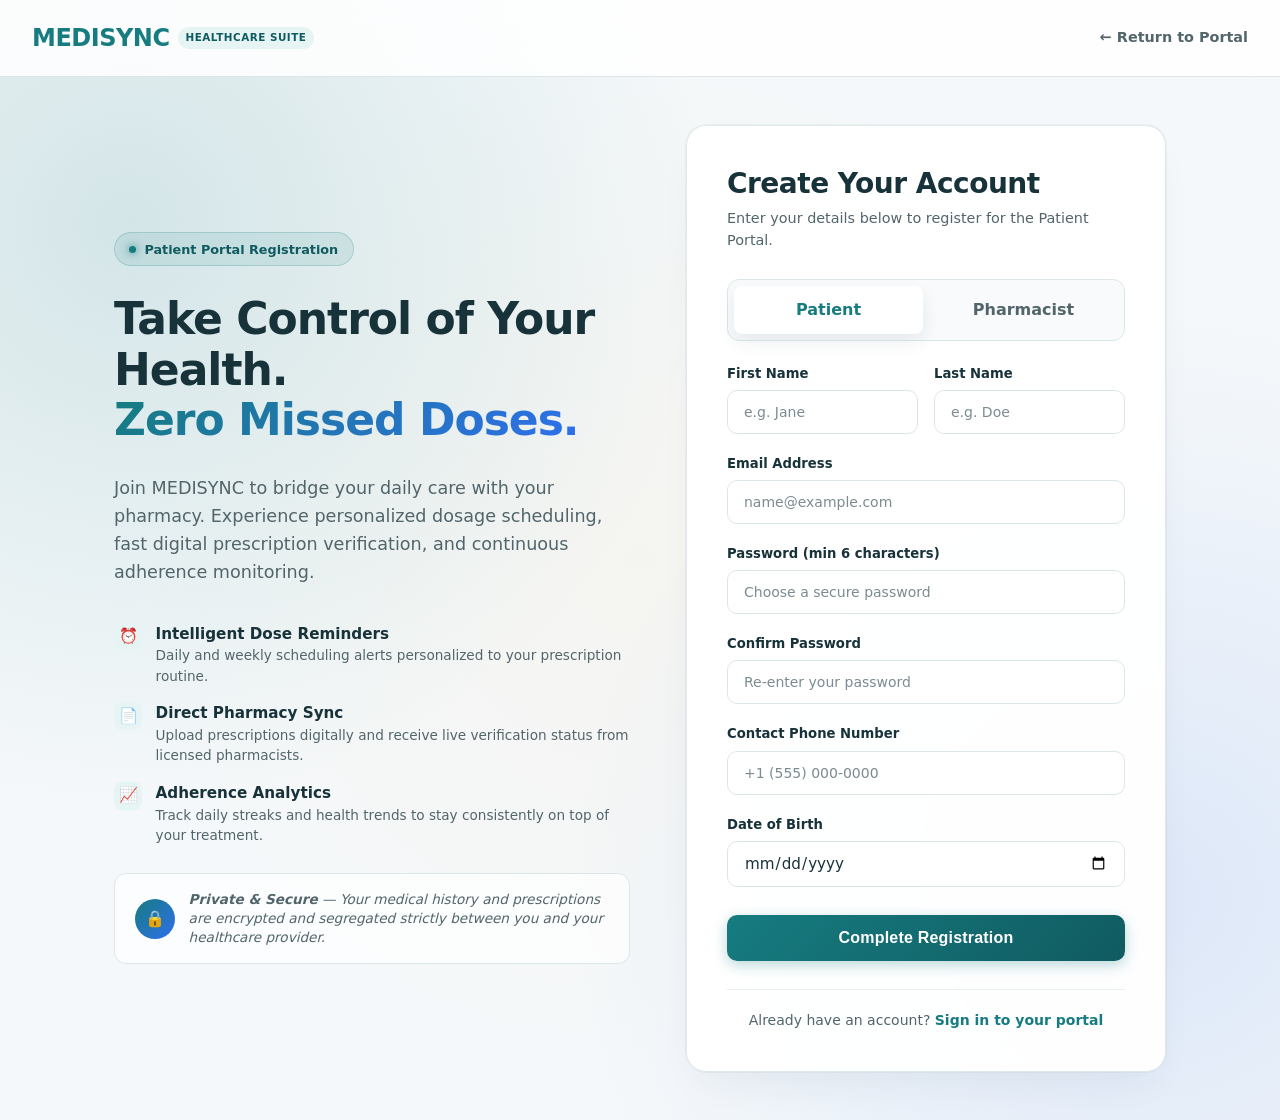
==== commit ed796544: "Add registration password confirmation" ====
--- a/frontend/register.html
+++ b/frontend/register.html
@@ -4,6 +4,7 @@
     <meta charset="UTF-8">
     <meta name="viewport" content="width=device-width, initial-scale=1.0">
     <title>MEDISYNC - Registration | Healthcare & Pharmacy Access</title>
+    <link rel="icon" type="image/svg+xml" href="favicon.svg">
     <link rel="stylesheet" href="css/global.css?v=modal-scroll-20260927">
     <link rel="stylesheet" href="css/auth.css?v=pharmacist-signup-20260927">
 </head>
@@ -113,6 +114,11 @@
                     <label for="password">Password (min 6 characters)</label>
                     <input type="password" id="password" name="password" required minlength="6" placeholder="Choose a secure password">
                 </div>
+
+                <div class="form-group">
+                    <label for="confirmRegisterPassword">Confirm Password</label>
+                    <input type="password" id="confirmRegisterPassword" name="confirmPassword" required minlength="6" placeholder="Re-enter your password">
+                </div>
                 
                 <div class="form-group">
                     <label for="contactNumber">Contact Phone Number</label>
@@ -141,6 +147,6 @@
     </div>
 
     <script src="js/api.js?v=4"></script>
-    <script src="js/auth.js?v=pharmacist-signup-20260927"></script>
+    <script src="js/auth.js?v=password-confirm-20261003"></script>
 </body>
 </html>
--- a/frontend/css/auth.css
+++ b/frontend/css/auth.css
@@ -347,6 +347,81 @@
     text-decoration: underline;
 }
 
+.auth-inline-link {
+    color: var(--primary-color);
+    font-weight: 800;
+    text-decoration: none;
+}
+
+.auth-inline-link:hover {
+    text-decoration: underline;
+}
+
+.recovery-panel {
+    display: none;
+    margin-top: 1.25rem;
+    padding: 1rem;
+    border: 1px solid rgba(22, 124, 128, 0.18);
+    border-radius: 12px;
+    background: linear-gradient(180deg, #F8FAFC, #EFF7F6);
+}
+
+.recovery-panel.is-visible {
+    display: block;
+}
+
+.recovery-panel-title {
+    font-size: 0.82rem;
+    font-weight: 800;
+    color: var(--primary-dark);
+    text-transform: uppercase;
+    letter-spacing: 0.06em;
+    margin-bottom: 0.55rem;
+}
+
+.token-copy-row {
+    display: grid;
+    grid-template-columns: minmax(0, 1fr) auto;
+    gap: 0.6rem;
+    align-items: center;
+}
+
+.token-copy-row code {
+    display: block;
+    overflow-wrap: anywhere;
+    padding: 0.75rem;
+    border-radius: 10px;
+    background: #FFFFFF;
+    border: 1px solid var(--border-default);
+    color: var(--text-primary);
+    font-size: 0.8rem;
+}
+
+.btn-secondary {
+    padding: 0.7rem 0.95rem;
+    border: 1px solid var(--border-default);
+    border-radius: 10px;
+    background: #FFFFFF;
+    color: var(--primary-color);
+    font: inherit;
+    font-weight: 800;
+    cursor: pointer;
+}
+
+.btn-secondary:hover {
+    border-color: var(--primary-color);
+    box-shadow: 0 8px 20px rgba(24, 50, 58, 0.08);
+}
+
+.recovery-actions {
+    display: flex;
+    flex-wrap: wrap;
+    gap: 0.75rem;
+    align-items: center;
+    justify-content: space-between;
+    margin-top: 1rem;
+}
+
 /* Responsive adjustments */
 @media (max-width: 900px) {
     .auth-wrapper {
@@ -374,4 +449,7 @@
         width: 100%;
         padding: 2rem 1.5rem;
     }
-}
+    .token-copy-row {
+        grid-template-columns: 1fr;
+    }
+}
